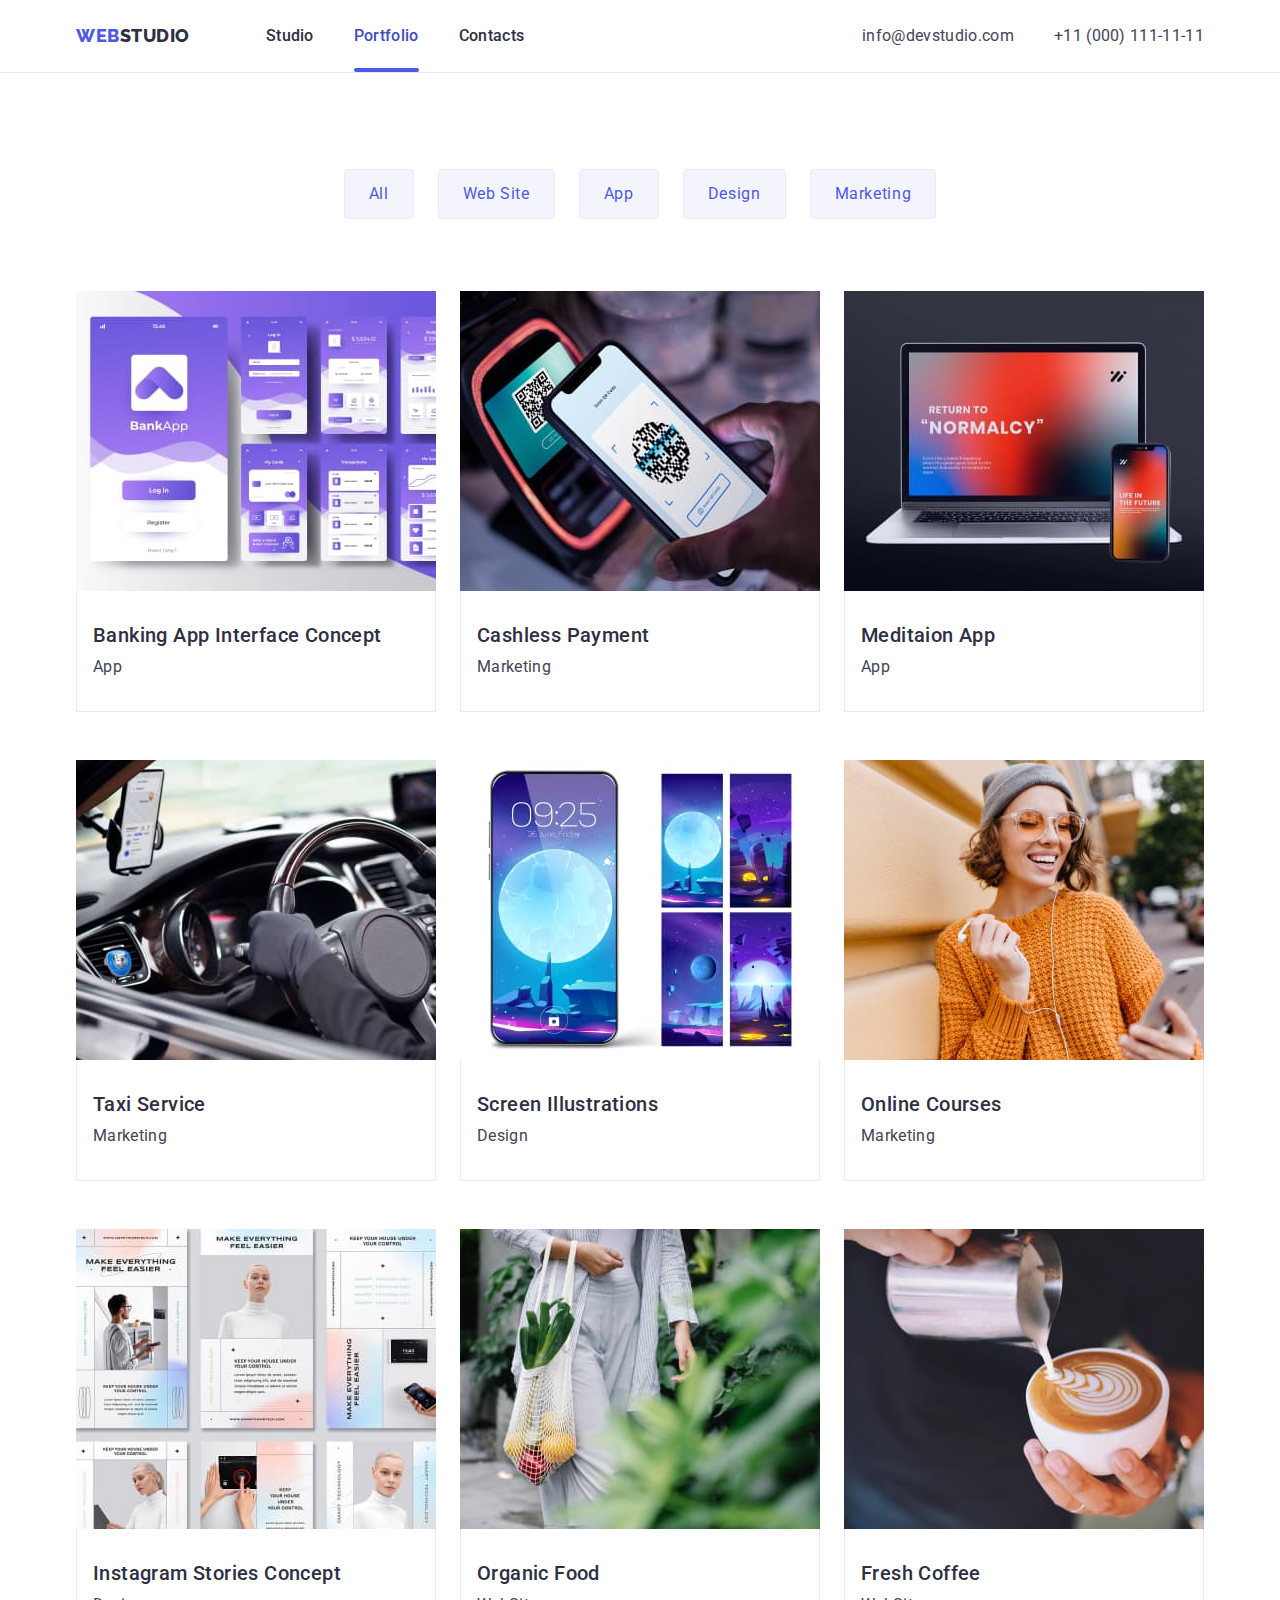
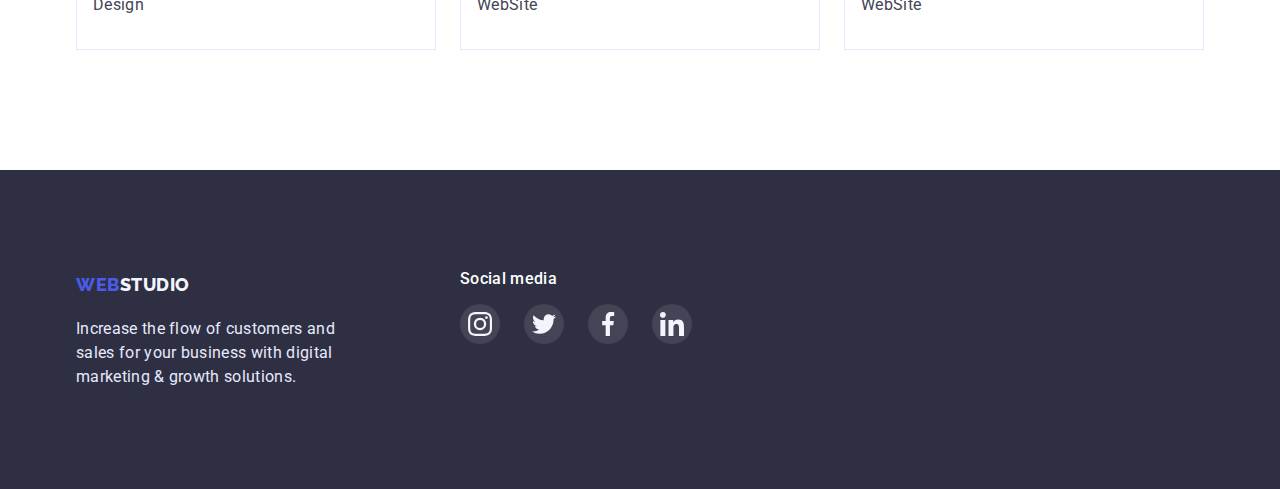
==== portfolio.html @ 2e1f6f32 "Initial commit" ====
<!DOCTYPE html>
<html lang="en">
  <head>
    <meta charset="UTF-8" />
    <meta http-equiv="X-UA-Compatible" content="IE=edge" />
    <meta name="viewport" content="width=device-width, initial-scale=1.0" />
    <title>Portfolio</title>
    <link rel="preconnect" href="https://fonts.googleapis.com" />
    <link rel="preconnect" href="https://fonts.gstatic.com" crossorigin />
    <link
      href="https://fonts.googleapis.com/css2?family=Raleway:wght@800&family=Roboto:wght@400;500;700&display=swap"
      rel="stylesheet"
    />
    <link
      rel="stylesheet"
      href="https://cdn.jsdelivr.net/npm/modern-normalize@1.1.0/modern-normalize.min.css"
    />
    <link rel="stylesheet" href="./css/style.css" />
  </head>
  <body>
    <header class="page-header">
      <div class="container header-container">
        <!--Navigation-->
        <nav class="page-navigation">
          <!--Logo-->
          <a href="./index.html" class="link logo-one"
            >Web<span class="logo-two-dark">Studio</span></a
          >
          <ul class="menu list">
            <li class="menu-item">
              <a class="menu-link link" href="./index.html">Studio</a>
            </li>
            <li class="menu-item">
              <a class="menu-link link current" href="./portfolio.html"
                >Portfolio</a
              >
            </li>
            <li class="menu-item">
              <a class="menu-link link" href="./index.html">Contacts</a>
            </li>
          </ul>
        </nav>
        <!--Contacts-->
        <address class="address">
          <ul class="list contact-items">
            <li>
              <a class="email-link link" href="mailto:info@devstudio.com"
                >info@devstudio.com</a
              >
            </li>
            <li>
              <a class="phone-number link" href="tel:+110001111111"
                >+11 (000) 111-11-11</a
              >
            </li>
          </ul>
        </address>
      </div>
    </header>

    <main>
      <section class="portfolio">
        <div class="container">
          <h1 class="visually-hidden">Project cards</h1>
          <!--Filters-->
          <ul class="filter-list">
            <li>
              <button type="button" class="filter-button filter-text-button">
                All
              </button>
            </li>
            <li>
              <button type="button" class="filter-button filter-text-button">
                Web Site
              </button>
            </li>
            <li>
              <button type="button" class="filter-button filter-text-button">
                App
              </button>
            </li>
            <li>
              <button type="button" class="filter-button filter-text-button">
                Design
              </button>
            </li>
            <li>
              <button type="button" class="filter-button filter-text-button">
                Marketing
              </button>
            </li>
          </ul>
          <!--Project Cards-->
          <ul class="project-cards-list list">
            <li class="project-card-item">
              <a href="" class="link portfolio-card-link">
                <div class="portfolio-card-link-wrapper">
                  <img
                    src="./images/banking-app.jpg"
                    alt="Banking App Interface Concept"
                    width="360"
                    height="300"
                  />
                
                  <p class="overlay">
                    14 Stylish and User-Friendly App Design Concepts · Task
                    Manager App · Calorie Tracker App · Exotic Fruit Ecommerce
                    App · Cloud Storage App
                  </p>
                </div>

                <div class="project-card-item-wrap card-border">
                  <h2 class="card-title">Banking App Interface Concept</h2>
                  <p class="card-description">App</p>
                </div>
              </a>
            </li>
            <li class="project-card-item">
              <a href="" class="link portfolio-card-link">
                <div class="portfolio-card-link-wrapper">
                  <img
                    src="./images/cashless-payment.jpg"
                    alt="Cashless Payment"
                    width="360"
                    height="300"
                  />
                  <p class="overlay">
                    14 Stylish and User-Friendly App Design Concepts · Task
                    Manager App · Calorie Tracker App · Exotic Fruit Ecommerce
                    App · Cloud Storage App
                  </p>
                </div>

                <div class="project-card-item-wrap card-border">
                  <h2 class="card-title">Cashless Payment</h2>
                  <p class="card-description">Marketing</p>
                </div>
              </a>
            </li>
            <li class="project-card-item">
              <a href="" class="link portfolio-card-link">
                <div class="portfolio-card-link-wrapper">
                  <img
                    src="./images/meditaion-app.jpg"
                    alt="Meditaion App"
                    width="360"
                    height="300"
                  />
                  <p class="overlay">
                    14 Stylish and User-Friendly App Design Concepts · Task
                    Manager App · Calorie Tracker App · Exotic Fruit Ecommerce
                    App · Cloud Storage App
                  </p>
                </div>

                <div class="project-card-item-wrap card-border">
                  <h2 class="card-title">Meditaion App</h2>
                  <p class="card-description">App</p>
                </div>
              </a>
            </li>
            <li class="project-card-item">
              <a href="" class="link portfolio-card-link">
                <div class="portfolio-card-link-wrapper">
                  <img
                    src="./images/taxi-service.jpg"
                    alt="Taxi Service"
                    width="360"
                    height="300"
                  />
                  <p class="overlay">
                    14 Stylish and User-Friendly App Design Concepts · Task
                    Manager App · Calorie Tracker App · Exotic Fruit Ecommerce
                    App · Cloud Storage App
                  </p>
                </div>

                <div class="project-card-item-wrap card-border">
                  <h2 class="card-title">Taxi Service</h2>
                  <p class="card-description">Marketing</p>
                </div>
              </a>
            </li>
            <li class="project-card-item">
              <a href="" class="link portfolio-card-link">
                <div class="portfolio-card-link-wrapper">
                  <img
                    src="./images/screen-illustrations.jpg"
                    alt="Screen Illustrations"
                    width="360"
                    height="300"
                  />
                  <p class="overlay">
                    14 Stylish and User-Friendly App Design Concepts · Task
                    Manager App · Calorie Tracker App · Exotic Fruit Ecommerce
                    App · Cloud Storage App
                  </p>
                </div>

                <div class="project-card-item-wrap card-border">
                  <h2 class="card-title">Screen Illustrations</h2>
                  <p class="card-description">Design</p>
                </div>
              </a>
            </li>
            <li class="project-card-item">
              <a href="" class="link portfolio-card-link">
                <div class="portfolio-card-link-wrapper">
                  <img
                    src="./images/online-courses.jpg"
                    alt="Online Courses"
                    width="360"
                    height="300"
                  />
                  <p class="overlay">
                    14 Stylish and User-Friendly App Design Concepts · Task
                    Manager App · Calorie Tracker App · Exotic Fruit Ecommerce
                    App · Cloud Storage App
                  </p>
                </div>

                <div class="project-card-item-wrap card-border">
                  <h2 class="card-title">Online Courses</h2>
                  <p class="card-description">Marketing</p>
                </div>
              </a>
            </li>
            <li class="project-card-item">
              <a href="" class="link portfolio-card-link">
                <div class="portfolio-card-link-wrapper">
                  <img
                    src="./images/instagram-stories.jpg"
                    alt="Instagram Stories Concept"
                    width="360"
                    height="300"
                  />
                  <p class="overlay">
                    14 Stylish and User-Friendly App Design Concepts · Task
                    Manager App · Calorie Tracker App · Exotic Fruit Ecommerce
                    App · Cloud Storage App
                  </p>
                </div>

                <div class="project-card-item-wrap card-border">
                  <h2 class="card-title">Instagram Stories Concept</h2>
                  <p class="card-description">Design</p>
                </div>
              </a>
            </li>
            <li class="project-card-item">
              <a href="" class="link portfolio-card-link">
                <div class="portfolio-card-link-wrapper">
                  <img
                    src="./images/organic-food.jpg"
                    alt="Organic Food"
                    width="360"
                    height="300"
                  />
                  <p class="overlay">
                    14 Stylish and User-Friendly App Design Concepts · Task
                    Manager App · Calorie Tracker App · Exotic Fruit Ecommerce
                    App · Cloud Storage App
                  </p>
                </div>

                <div class="project-card-item-wrap card-border">
                  <h2 class="card-title">Organic Food</h2>
                  <p class="card-description">WebSite</p>
                </div>
              </a>
            </li>
            <li class="project-card-item">
              <a href="" class="link portfolio-card-link">
                <div class="portfolio-card-link-wrapper">
                  <img
                    src="./images/fresh-coffee.jpg"
                    alt="Fresh Coffee"
                    width="360"
                    height="300"
                  />
                  <p class="overlay">
                    14 Stylish and User-Friendly App Design Concepts · Task
                    Manager App · Calorie Tracker App · Exotic Fruit Ecommerce
                    App · Cloud Storage App
                  </p>
                </div>

                <div class="project-card-item-wrap card-border">
                  <h2 class="card-title">Fresh Coffee</h2>
                  <p class="card-description">WebSite</p>
                </div>
              </a>
            </li>
          </ul>
        </div>
      </section>
    </main>
    <footer class="page-footer">
      <div class="container footer-wrap">
        <div class="footer-container">
          <a href="./index.html" class="link logo-one"
            >Web<span class="logo-two-light">Studio</span></a
          >
          <p class="paragraph-footer">
            Increase the flow of customers and sales for your business with
            digital marketing & growth solutions.
          </p>
        </div>
        <div class="footer-social-container">
          <p class="footer-social-title">Social media</p>
          <ul class="social-media-list list">
            <li class="social-media-item">
              <a href="" class="social-media-link footer-social-link link">
                <svg class="social-media-icon" width="24" height="24">
                  <use href="./images/icons.svg#icon-instagram"></use>
                </svg>
              </a>
            </li>
            <li class="social-media-item">
              <a href="" class="social-media-link footer-social-link link">
                <svg class="social-media-icon" width="24" height="24">
                  <use href="./images/icons.svg#icon-twitter"></use>
                </svg>
              </a>
            </li>
            <li class="social-media-item">
              <a href="" class="social-media-link footer-social-link link">
                <svg class="social-media-icon" width="24" height="24">
                  <use href="./images/icons.svg#icon-facebook"></use>
                </svg>
              </a>
            </li>
            <li class="social-media-item">
              <a href="" class="social-media-link footer-social-link link">
                <svg class="social-media-icon" width="24" height="24">
                  <use href="./images/icons.svg#icon-linkedin"></use>
                </svg>
              </a>
            </li>
          </ul>
        </div>
      </div>
    </footer>
  </body>
</html>
---- css/style.css ----
:root {
  --navy-blue-color: #2E2F42;
  --body-background-color: #ffffff;
  --cornflower-color: #E7E9FC;
  --slate-color: #434455;
  --iris-color: #4D5AE5;
  --cloud-color: #F4F4FD;
  --ocean-color: #404BBF;
  --light-slate-color: #8E8F99;
  --green: #31D0AA;

}

h1,
h2,
h3,
p {

  margin: 0;
}

ul {
  margin: 0;
  padding: 0
}

img {
  display: block;
  max-width: 100%;
  height: auto;
}

button {
  cursor: pointer;
}

.list {
  list-style: none;

}

.link {
  text-decoration: none;
}

.link:hover,
.link:focus {
  color: var(--ocean-color);
}

body {
  font-family: 'Roboto', sans-serif;
  color: var(--navy-blue-color);
  background-color: var(--body-background-color);
  font-size: 16px;
}

.container {
  width: 1158px;
  padding-left: 15px;
  padding-right: 15px;
  margin-left: auto;
  margin-right: auto;
}

.page-header {
  padding-bottom: 24px;
  padding-top: 24px;
  border-bottom: 1px solid var(--cornflower-color);
}

.header-container {
  display: flex;
  align-items: center;

}


.page-navigation {
  display: flex;

}

.menu {
  display: flex;
  margin-left: 76px;
}

/*--address--*/
.address {
  font-style: normal;
  margin-left: auto;
}

.contact-items {
  display: flex;
  align-items: center;

}


/*--logo-one--*/
.logo-one {
  font-family: 'Raleway', sans-serif;
  font-weight: 800;
  font-size: 18px;
  line-height: 1.3;
  letter-spacing: 0.03em;
  text-transform: uppercase;
  color: var(--iris-color);
}

/*--logo-two*/
.logo-two-dark {
  font-family: 'Raleway', sans-serif;
  font-weight: 800;
  font-size: 18px;
  line-height: 1.3;
  letter-spacing: 0.03em;
  text-transform: uppercase;
  color: var(--navy-blue-color);



}

.menu,
.contact-items {
  gap: 40px;
}

/*--menu-link*/
.menu-link {
font-weight: 500;
  font-size: 16px;
  line-height: 1.5;
  letter-spacing: 0.02em;
  color: var(--navy-blue-color);
  transition: color 250ms cubic-bezier(0.4, 0, 0.2, 1);


}
.current::after {
  content: "";
 display: block;
 position: absolute;
 left: 0;
  width: 100%;
 height: 4px;
 background-color: #4D5AE5;
 bottom: -27px;
 border-radius: 2px;

}

.menu-link:hover,
.menu-link:focus {
  color: var(--ocean-color);
 
}

.menu-link.current {
  color: var(--ocean-color);
  position: relative;
}

/*--email-link*/
.email-link {

  font-size: 16px;
  line-height: 1.5;
  letter-spacing: 0.02em;
  color: var(--slate-color);
  margin-left: auto;
  transition: color 250ms cubic-bezier(0.4, 0, 0.2, 1);
}

.email-link:is(:hover, :focus) {
  color: var(--ocean-color);
 
}

/*--phone-number*/
.phone-number {

  font-weight: 400;
  font-size: 16px;
  line-height: 1.5;
  letter-spacing: 0.02em;
  color: var(--slate-color);
  transition: color 250ms cubic-bezier(0.4, 0, 0.2, 1);
}

.phone-number:is(:hover, :focus) {
  color: var(--ocean-color);
 
}

/*--page-header--*/
.hero {
  background: var(--navy-blue-color);
  max-width: 1440px;
  height: 600px;
  margin-left: auto;
  margin-right: auto;
  padding-top: 188px;
  padding-bottom: 188px;
  background-image: linear-gradient(rgba(46, 47, 66, 0.7), rgba(46, 47, 66, 0.7)), url(../images/people-office.jpg);
  background-repeat: no-repeat;
  background-position: center;
  background-size: cover;
}

.page-title {

  font-weight: 700;
  font-size: 56px;
  line-height: 1.07;
  letter-spacing: 0.02em;
  color: var(--body-background-color);
  text-align: center;
}

.page-title-content {
  width: 496px;
  margin-left: auto;
  margin-right: auto;
}

/*--modal-button--*/
.modal-button {
  border-radius: 4px;
  border: none;
  transition: background-color 250ms cubic-bezier(0.4, 0, 0.2, 1);
}

.modal-button:hover,
.modal-button:focus {
  background-color: var(--ocean-color);
  
}

/*--text-button--*/
.text-button {
  padding: 16px 32px;
  margin-top: 48px;
  margin-left: auto;
  margin-right: auto;
  font-weight: 500;
  font-size: 16px;
  line-height: 1.5;
  letter-spacing: 0.04em;
  box-shadow: 0px 4px 4px rgba(0, 0, 0, 0.15);
  color: var(--body-background-color);
  background: var(--iris-color);
  display: block;
}


/*----------features-list-----------*/
.features {
  padding-bottom: 120px;
  padding-top: 120px;

}

.what-are-we-doing {
  padding-bottom: 120px;
}

.features-list {
  display: flex;
  flex-wrap: wrap;
  justify-content: space-between;
}

.features-list-item {
  width: 264px;
}

.features-icon {}


.par-description {
  line-height: 1.5;
  letter-spacing: 0.02em;
  color: var(--slate-color);

}

/*-----------Our-team----------*/

.our-team {
  padding-top: 120px;
  padding-bottom: 120px;
  background: var(--cloud-color);
}

.photo-list-item {
  box-shadow: 0px 1px 6px rgba(46, 47, 66, 0.08), 0px 1px 1px rgba(46, 47, 66, 0.16), 0px 2px 1px rgba(46, 47, 66, 0.08);
  border-radius: 0px 0px 4px 4px;
  background: var(--body-background-color);

}

/*-----------what-are-we-doing------------*/
.directions {
  display: flex;
  gap: 24px;
}

.photo-list {
  display: flex;
  gap: 24px;

}

/*--filter-list--*/
.filter-list {
  list-style: none;
  display: flex;
  flex-wrap: wrap;
  justify-content: center;
  gap: 24px;
  margin-bottom: 72px;

  /*------top and buttom no padding-------*/

}

/*--filter-button--*/
.filter-button {
  background: var(--cloud-color);
  border: 1px solid #E7E9FC;
  border-radius: 4px;
  border-color: transparent;
  font-family: 'Roboto', sans-serif;
  font-size: 16px;
  line-height: 1.5;
  text-align: center;
  letter-spacing: 0.04em;
  color: var(--iris-color);
  background-color: var(--cloud-color);
  border: 1px solid var(--cornflower-color);
  padding: 12px 24px;
  transition: color 250ms cubic-bezier(0.4, 0, 0.2, 1), background-color 250ms cubic-bezier(0.4, 0, 0.2, 1), box-shadow 250ms cubic-bezier(0.4, 0, 0.2, 1);

}

.filter-button:hover,
.filter-button:focus {
  background-color: var(--ocean-color);
  color: var(--body-background-color);
  box-shadow: 0px 4px 4px rgba(0, 0, 0, 0.15);

}

/*--visually-hidden--*/
.visually-hidden {
  position: absolute;
  white-space: nowrap;
  width: 1px;
  height: 1px;
  overflow: hidden;
  border: 0;
  padding: 0;
  clip: rect(0 0 0 0);
  clip-path: inset(50%);
  margin: -1px;
}

/*--header-three--*/
.header-three {
  font-weight: 500;
  font-size: 20px;
  line-height: 1.2;
  letter-spacing: 0.02em;
  color: var(--navy-blue-color);
  margin-bottom: 8px;

  /*-------there's no padding top, at the bottom no padding-----*/
}

.person-name {

  text-align: center;
}

.job-name {
  text-align: center;
  margin-bottom: 8px;
}


.photo-wrap {
  padding: 32px 16px;

}


/*--paragraph--*/
.paragraph {

  font-style: normal;
  font-weight: 400;
  font-size: 16px;
  line-height: 1.5;
  letter-spacing: 0.02em;
  color: var(--slate-color);


}

/*--header.two--*/
.header-two {

  font-style: normal;
  font-weight: 700;
  font-size: 36px;
  line-height: 1.1;
  letter-spacing: 0.02em;
  text-transform: capitalize;
  text-align: center;
  color: var(--navy-blue-color);
  margin-bottom: 72px;

}

/*---------page-footer------------*/
.page-footer {
  background: var(--navy-blue-color);
  padding-top: 100px;
  padding-bottom: 100px;
}

.footer-container {
  width: 264px;

}

.logo-two-light {
  font-family: 'Raleway';
  font-style: normal;
  font-weight: 800;
  font-size: 18px;
  line-height: 1.7;
  text-transform: uppercase;
  color: var(--cloud-color);
}

/*--paragraph-footer--*/
.paragraph-footer {

  font-size: 16px;
  line-height: 1.5;
  letter-spacing: 0.02em;
  color: var(--cornflower-color);
  margin-top: 16px;

}

.footer-social-container {
  margin-left: 120px;
}

.footer-wrap {
  display: flex;
}

.footer-social-media {
  gap: 16px;
}

.footer-social-title {
  font-weight: 500;
  letter-spacing: 0.02em;
  color: var(--body-background-color);
  margin-bottom: 16px;

}

.footer-social-link {
  width: 100%;
  height: 100%;
  border-radius: 50%;
  display: flex;
  justify-content: center;
  align-items: center;
  background-color: rgba(255, 255, 255, 0.1);
}

.footer-social-link:hover,
.footer-social-link:focus {
  background-color: var(--green);
  transition: 250ms cubic-bezier(0.4, 0, 0.2, 1);
}

.portfolio {
  padding-bottom: 120px;
  padding-top: 96px;

}

.portfolio-card-link {
  display: block;

}

.portfolio-card-link:hover,
.portfolio-card-link:focus {
  box-shadow: 0px 1px 6px rgba(46, 47, 66, 0.08), 0px 1px 1px rgba(46, 47, 66, 0.16), 0px 2px 1px rgba(46, 47, 66, 0.08);
  transition: 250ms cubic-bezier(0.4, 0, 0.2, 1);
}

.portfolio-card-link-wrapper {
  position: relative;
  overflow: hidden;
}
.portfolio-card-link:hover .overlay,
.portfolio-card-link:focus .overlay {
 transform: translate(0, 0);
}

.overlay {
font-family: 'Roboto';
font-style: normal;
font-weight: 400;
font-size: 16px;
line-height: 24px;
letter-spacing: 0.02em;
color: #F4F4FD;
position: absolute;
width: 100%;
height: 100%;
left: 0;
top: 0;
padding-top: 40px;
padding-left: 32px;
padding-right: 32px;
padding-bottom: 164px;
transform: translate(0, 100%);
transition: transform 250ms cubic-bezier(0.4, 0, 0.2, 1);  /*---???---*/
overflow: auto;
background: #4D5AE5;
}

/*--card-title--*/
.card-title {

  font-weight: 500;
  font-size: 20px;
  line-height: 1.2;
  letter-spacing: 0.02em;
  color: var(--navy-blue-color);
  margin-bottom: 8px;
}

/*--card-description--*/
.card-description {
  font-weight: 400;
  font-size: 16px;
  line-height: 1.5;
  letter-spacing: 0.02em;
  color: var(--slate-color);
}

/*--------------project-cards-list-----------*/
.project-cards-list {
  display: flex;
  flex-wrap: wrap;
  gap: 48px 24px;
}

.project-card-item {
  background-color: var(--body-background-color);
  flex-basis: calc((100% - 2 * 24px) / 3);
}

.project-card-item-wrap {
  padding-top: 32px;
  padding-bottom: 32px;
  padding-left: 16px;
}

.card-border {
  border-left: 1px solid var(--cornflower-color);
  border-right: 1px solid var(--cornflower-color);
  border-bottom: 1px solid var(--cornflower-color);
}

.social-media-list {
  display: flex;
  justify-content: center;
  gap: 24px;

}

.social-media-item {
  width: 40px;
  height: 40px;
}

.social-media-link {
  width: 100%;

  height: 100%;
  border-radius: 50%;
  display: flex;
  justify-content: center;
  align-items: center;
  transition: background-color 250ms cubic-bezier(0.4, 0, 0.2, 1);
}

.team-media-link {
  background-color: var(--iris-color);
}

.team-media-link:hover,
.team-media-link:focus {
  background-color: var(--ocean-color);
  
}

.social-media-icon {
  fill: var(--light-slate-color);
}

/*----customers-section---*/

.customers {
  padding-top: 130px;
  padding-bottom: 120px;
}

.customers-list {
  display: flex;
  gap: 24px;
}


.customer-item {
  width: 168px;
  height: 88px;
}

.customer-link {
  width: 100%;
  height: 100%;
  border: 1px solid var(--light-slate-color);

  border-radius: 4px;
  display: flex;
  justify-content: center;
  align-items: center;
  color: var(--light-slate-color);
  transition: color 250ms cubic-bezier(0.4, 0, 0.2, 1), border-color 250ms cubic-bezier(0.4, 0, 0.2, 1); 
}

.customer-link:hover,
.customer-link:focus {
  color: var(--ocean-color);
  border-color: var(--ocean-color);

}


.customers-icon {
  fill: currentColor;
}


.thumb {
  width: 264px;
  height: 112px;
  display: flex;
  align-items: center;
  justify-content: center;
  background: var(--cloud-color);
  border-radius: 4px;
  margin-bottom: 8px;
}

/*-------modal-window-------*/
.backdrop {
  position: fixed;
  z-index: 100;
  top: 0;
  left: 0;
  width: 100%;
  height: 100%;
  background-color: rgba(46, 47, 66, 0.4);
  transition: 250ms cubic-bezier(0.4, 0, 0.2, 1);
}
.backdrop.is-hidden {
opacity: 0;
visibility: hidden;
pointer-events: none;
}

.modal-window {
  position: absolute;
  top: 50%;
  left: 50%;
  transform: translate(-50%, -50%);
  width: 408px;
  min-height: 576px;
  background: #FCFCFC;
}
.modal-close-button {
  position: absolute;
  top: 24px;
  right: 24px;
  display: flex;
  justify-content: center;
  align-items: center;
  cursor: pointer;
  background-color: var(--cornflower-color);
  border: 1px solid rgba(0, 0, 0, 0.1);
  padding: 0;
  border-radius: 50%;
  width: 24px;
  height: 24px;
  transition: border-color var(--ocean-color);
}

.modal-close-button:hover,
.modal-close-button:focus {
  border: var(--ocean-color);
  background-color: var(--ocean-color);
}
.modal-close-button:hover .modal-close-button-icon,
.modal-close-button:focus .modal-close-button-icon {
  fill: var(--body-background-color)
}
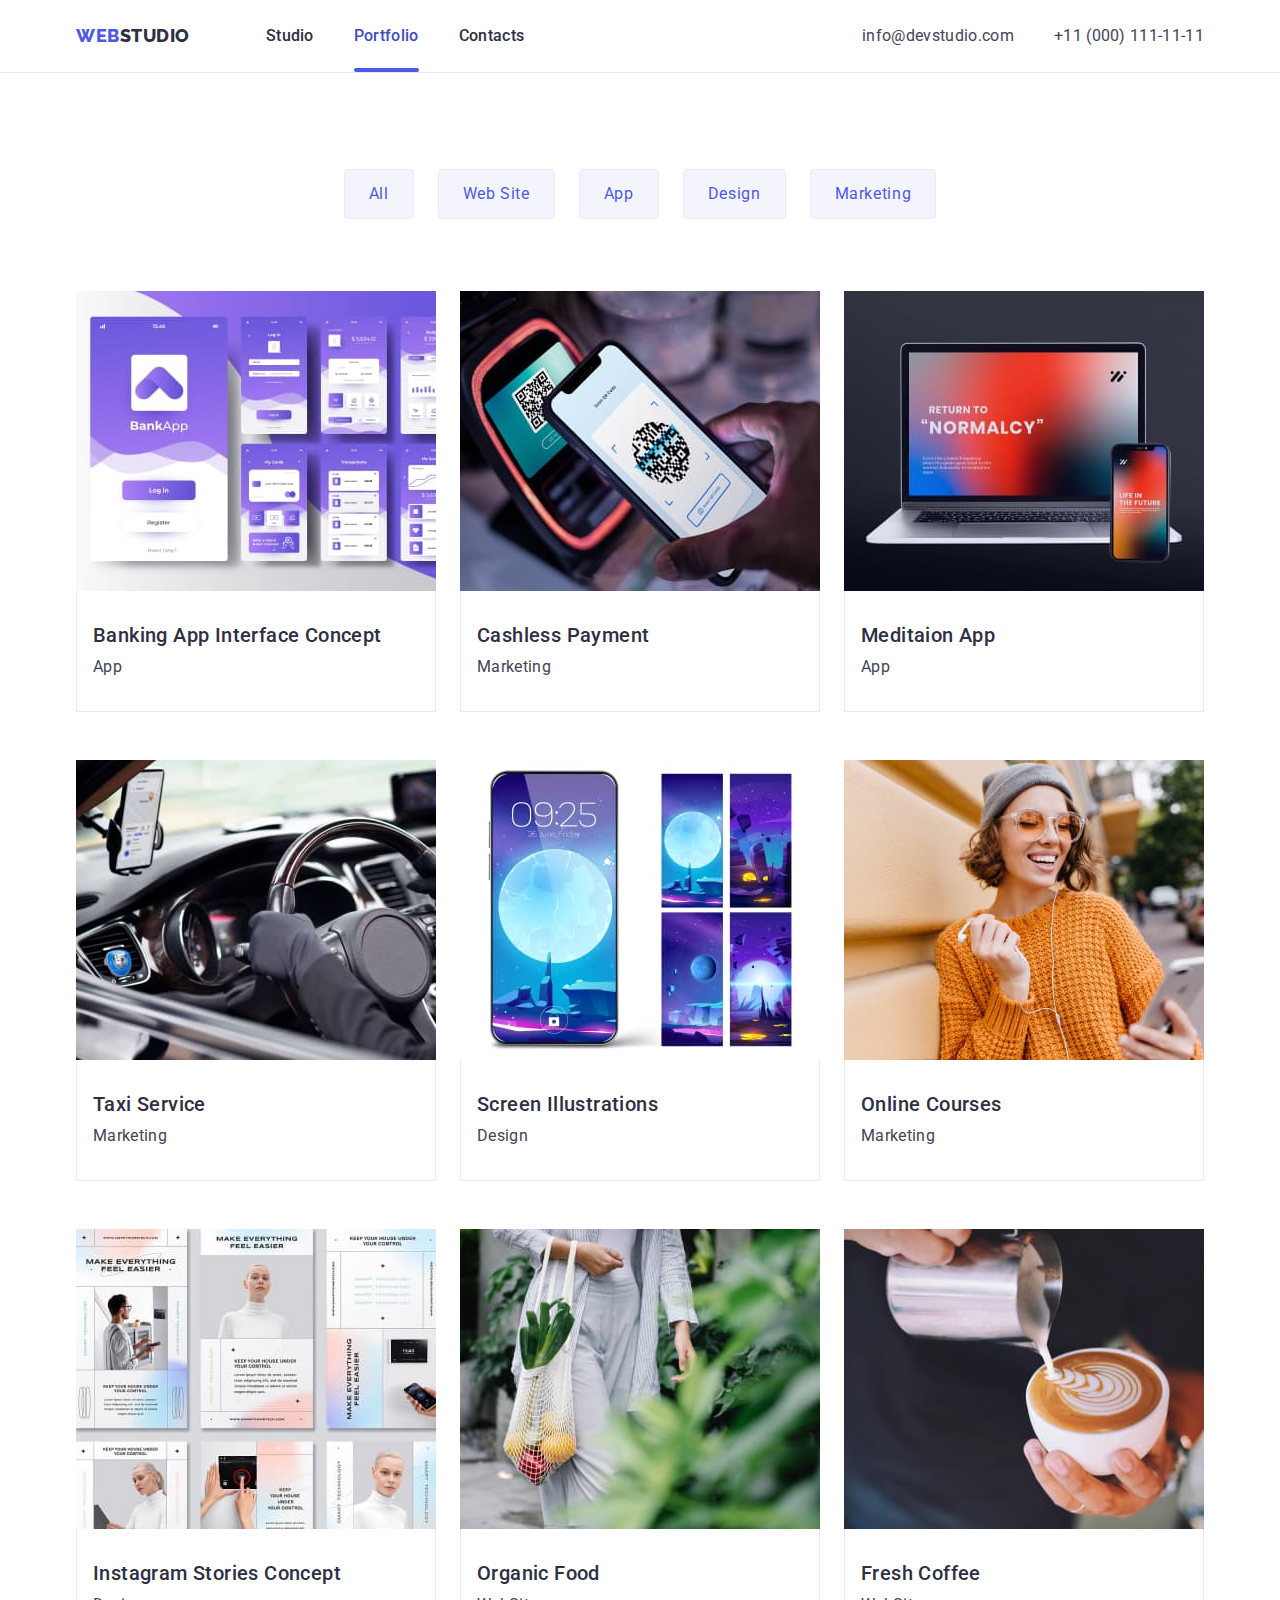
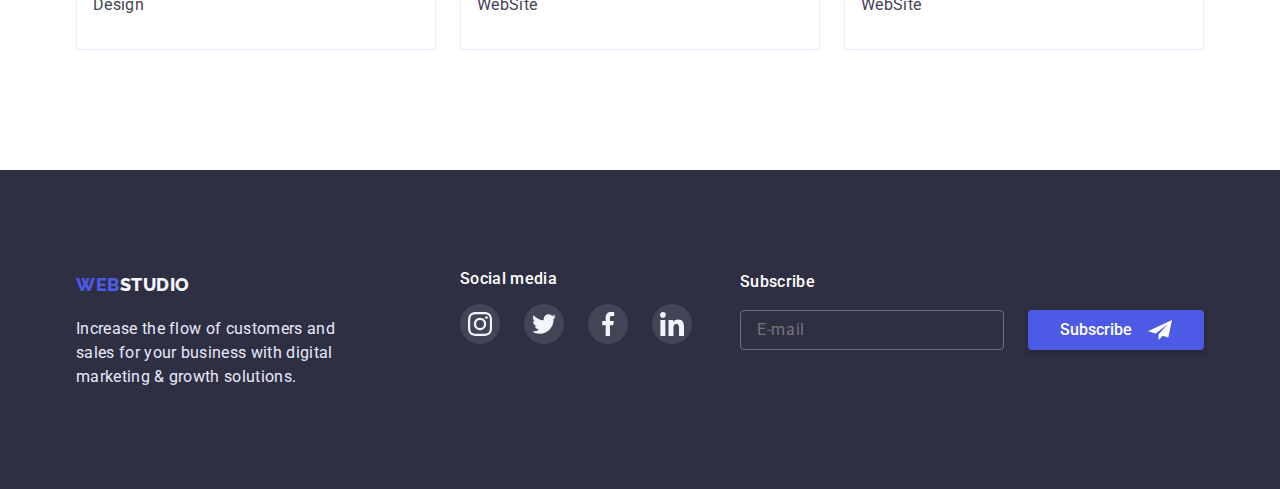
==== commit 48e7d0b3: "update 3 block 6" ====
--- a/portfolio.html
+++ b/portfolio.html
@@ -339,6 +339,24 @@
             </li>
           </ul>
         </div>
+        <div class="footer-subscribe-container">
+          <p class="footer-subscribe-paragraph">Subscribe</p>
+          <form class="footer-modal-form-field">
+            <input
+              type="email"
+              name="user-email"
+              class="footer-field-input"
+              required
+              placeholder="E-mail"
+            />
+
+            <button type="submit" class="modal-form-submit">Subscribe
+            <svg class="subscribe-icon" width="24" height="24">
+              <use href="./images/icons.svg#icon-telegram"></use>
+            </svg>
+          </button>
+          </form>
+        </div>
       </div>
     </footer>
   </body>
--- a/css/style.css
+++ b/css/style.css
@@ -131,7 +131,7 @@
 
 /*--menu-link*/
 .menu-link {
-font-weight: 500;
+  font-weight: 500;
   font-size: 16px;
   line-height: 1.5;
   letter-spacing: 0.02em;
@@ -140,23 +140,24 @@
 
 
 }
+
 .current::after {
   content: "";
- display: block;
- position: absolute;
- left: 0;
+  display: block;
+  position: absolute;
+  left: 0;
   width: 100%;
- height: 4px;
- background-color: #4D5AE5;
- bottom: -27px;
- border-radius: 2px;
+  height: 4px;
+  background-color: #4D5AE5;
+  bottom: -27px;
+  border-radius: 2px;
 
 }
 
 .menu-link:hover,
 .menu-link:focus {
   color: var(--ocean-color);
- 
+
 }
 
 .menu-link.current {
@@ -177,7 +178,7 @@
 
 .email-link:is(:hover, :focus) {
   color: var(--ocean-color);
- 
+
 }
 
 /*--phone-number*/
@@ -193,7 +194,7 @@
 
 .phone-number:is(:hover, :focus) {
   color: var(--ocean-color);
- 
+
 }
 
 /*--page-header--*/
@@ -237,7 +238,7 @@
 .modal-button:hover,
 .modal-button:focus {
   background-color: var(--ocean-color);
-  
+
 }
 
 /*--text-button--*/
@@ -516,32 +517,34 @@
   position: relative;
   overflow: hidden;
 }
+
 .portfolio-card-link:hover .overlay,
 .portfolio-card-link:focus .overlay {
- transform: translate(0, 0);
+  transform: translate(0, 0);
 }
 
 .overlay {
-font-family: 'Roboto';
-font-style: normal;
-font-weight: 400;
-font-size: 16px;
-line-height: 24px;
-letter-spacing: 0.02em;
-color: #F4F4FD;
-position: absolute;
-width: 100%;
-height: 100%;
-left: 0;
-top: 0;
-padding-top: 40px;
-padding-left: 32px;
-padding-right: 32px;
-padding-bottom: 164px;
-transform: translate(0, 100%);
-transition: transform 250ms cubic-bezier(0.4, 0, 0.2, 1);  /*---???---*/
-overflow: auto;
-background: #4D5AE5;
+  font-family: 'Roboto';
+  font-style: normal;
+  font-weight: 400;
+  font-size: 16px;
+  line-height: 24px;
+  letter-spacing: 0.02em;
+  color: #F4F4FD;
+  position: absolute;
+  width: 100%;
+  height: 100%;
+  left: 0;
+  top: 0;
+  padding-top: 40px;
+  padding-left: 32px;
+  padding-right: 32px;
+  padding-bottom: 164px;
+  transform: translate(0, 100%);
+  transition: transform 250ms cubic-bezier(0.4, 0, 0.2, 1);
+  /*---???---*/
+  overflow: auto;
+  background: #4D5AE5;
 }
 
 /*--card-title--*/
@@ -618,7 +621,7 @@
 .team-media-link:hover,
 .team-media-link:focus {
   background-color: var(--ocean-color);
-  
+
 }
 
 .social-media-icon {
@@ -653,7 +656,7 @@
   justify-content: center;
   align-items: center;
   color: var(--light-slate-color);
-  transition: color 250ms cubic-bezier(0.4, 0, 0.2, 1), border-color 250ms cubic-bezier(0.4, 0, 0.2, 1); 
+  transition: color 250ms cubic-bezier(0.4, 0, 0.2, 1), border-color 250ms cubic-bezier(0.4, 0, 0.2, 1);
 }
 
 .customer-link:hover,
@@ -691,10 +694,11 @@
   background-color: rgba(46, 47, 66, 0.4);
   transition: 250ms cubic-bezier(0.4, 0, 0.2, 1);
 }
+
 .backdrop.is-hidden {
-opacity: 0;
-visibility: hidden;
-pointer-events: none;
+  opacity: 0;
+  visibility: hidden;
+  pointer-events: none;
 }
 
 .modal-window {
@@ -705,7 +709,11 @@
   width: 408px;
   min-height: 576px;
   background: #FCFCFC;
-}
+  padding: 24px;
+  padding-top: 72px;
+  border-radius: 4px;
+}
+
 .modal-close-button {
   position: absolute;
   top: 24px;
@@ -728,8 +736,195 @@
   border: var(--ocean-color);
   background-color: var(--ocean-color);
 }
+
 .modal-close-button:hover .modal-close-button-icon,
 .modal-close-button:focus .modal-close-button-icon {
   fill: var(--body-background-color)
 }
 
+/*---------modal-form-------------*/
+
+.modal-form-title {
+  font-family: 'Roboto';
+font-style: normal;
+font-weight: 500;
+font-size: 16px;
+line-height: 24px;
+text-align: center;
+letter-spacing: 0.02em;
+margin-bottom: 10px;
+color: #2E2F42;
+}
+.modal-form {
+  display: flex;
+  flex-direction: column;
+  justify-content: center;
+}
+
+.modal-form-input {
+  width: 100%;
+  height: 40px;
+  
+  border: 1px solid rgba(33, 33, 33, 0.2);
+  border-radius: 4px;
+  padding-left: 42px;
+  transition: border-color 250ms cubic-bezier(0.4, 0, 0.2, 1);
+}
+
+.modal-form-input:focus {
+  border-color: var(--iris-color);
+  outline: none;
+}
+
+.modal-form-input:focus+.input-icon {
+  fill: #4D5AE5;
+}
+
+
+.input-description {
+  display: block;
+  margin-bottom: 4px;
+  font-family: 'Roboto';
+  font-style: normal;
+  font-weight: 400;
+  font-size: 12px;
+  line-height: 16px;
+  letter-spacing: 0.04em;
+  color: #8E8F99;
+}
+
+.modal-form-field {
+  margin-bottom: 8px;
+  
+}
+
+.input-wrapper {
+  position: relative;
+}
+
+.input-icon {
+  display: block;
+  position: absolute;
+  top: 50%;
+  transform: translateY(-50%);
+  left: 16px;
+
+}
+
+.modal-form-comment {
+  resize: none;
+  width: 100%;
+  height: 120px;
+  padding: 12px 16px;
+  border: 1px solid rgba(33, 33, 33, 0.2);
+  border-radius: 4px;
+}
+
+.modal-form-comment::placeholder {
+  font-family: 'Roboto';
+  font-style: normal;
+  font-weight: 400;
+  font-size: 12px;
+  line-height: 16px;
+letter-spacing: 0.04em;
+ color: rgba(117, 117, 117, 0.5);
+}
+
+.modal-form-comment:focus {
+  border-color: var(--iris-color);
+  outline: none;
+  transition: border-color 250ms cubic-bezier(0.4, 0, 0.2, 1);
+}
+
+.checkbox-description {
+  font-family: 'Roboto';
+font-style: normal;
+font-weight: 400;
+font-size: 12px;
+line-height: 16px;
+letter-spacing: 0.04em;
+display: flex;
+align-items: center;
+margin-bottom: 24px;
+color: #757575;
+}
+
+
+.modal-form-submit {
+  display: flex;
+  align-items: center;
+  justify-content: center;
+  gap: 16px;
+  padding: 16px 32px;
+  min-width: 169px;
+  height: 40px;
+  margin-left: auto;
+  margin-right: auto;
+  font-family: inherit;
+  font-size: 16px;
+  font-weight: 500;
+  color: var(--body-background-color);
+  border: none;
+  background-color: var(--iris-color);
+  box-shadow: 0px 4px 4px rgba(0, 0, 0, 0.15);
+  border-radius: 4px;
+  transition: background-color 250ms cubic-bezier(0.4, 0, 0.2, 1);;
+}
+.submit-button {
+  width: 169px;
+  height: 56px;
+}
+.modal-form-submit:hover,
+.modal-form-submit:focus {
+  background-color: var(--ocean-color);
+}
+
+.policy-link {
+color: var(--iris-color);
+}
+
+.footer-subscribe-container {
+  margin-left: auto;
+}
+
+.footer-modal-form-field {
+  display: flex;
+  gap: 24px;
+}
+.footer-field-input {
+  background-color: transparent;
+  width: 264px;
+  height: 40px;
+  border: 1px solid rgba(255, 255, 255, 0.3);
+  border-radius: 4px;
+  padding: 8px 16px;
+  color: rgba(255, 255, 255, 0.6);
+  letter-spacing: 0.04em;
+}
+.footer-subscribe-paragraph {
+
+font-weight: 500;
+font-size: 16px;
+line-height: calc(24/16);
+margin-bottom: 16px;
+
+letter-spacing: 0.02em;
+
+color: #FFFFFF;
+}
+
+
+/*-------checkbox-------*/
+.checkbox-form {
+  width: 16px;
+  height: 16px;
+  border-radius: 2px;
+  border: 1.25px solid #2E2F42;
+  background-repeat: no-repeat;
+  background-position: 50% 50%;
+  margin-right: 8px;
+}
+.modal-form-check:checked + .checkbox-form {
+  background-image: url(../images/Vector.svg);
+  background-color: var(--ocean-color);
+}
